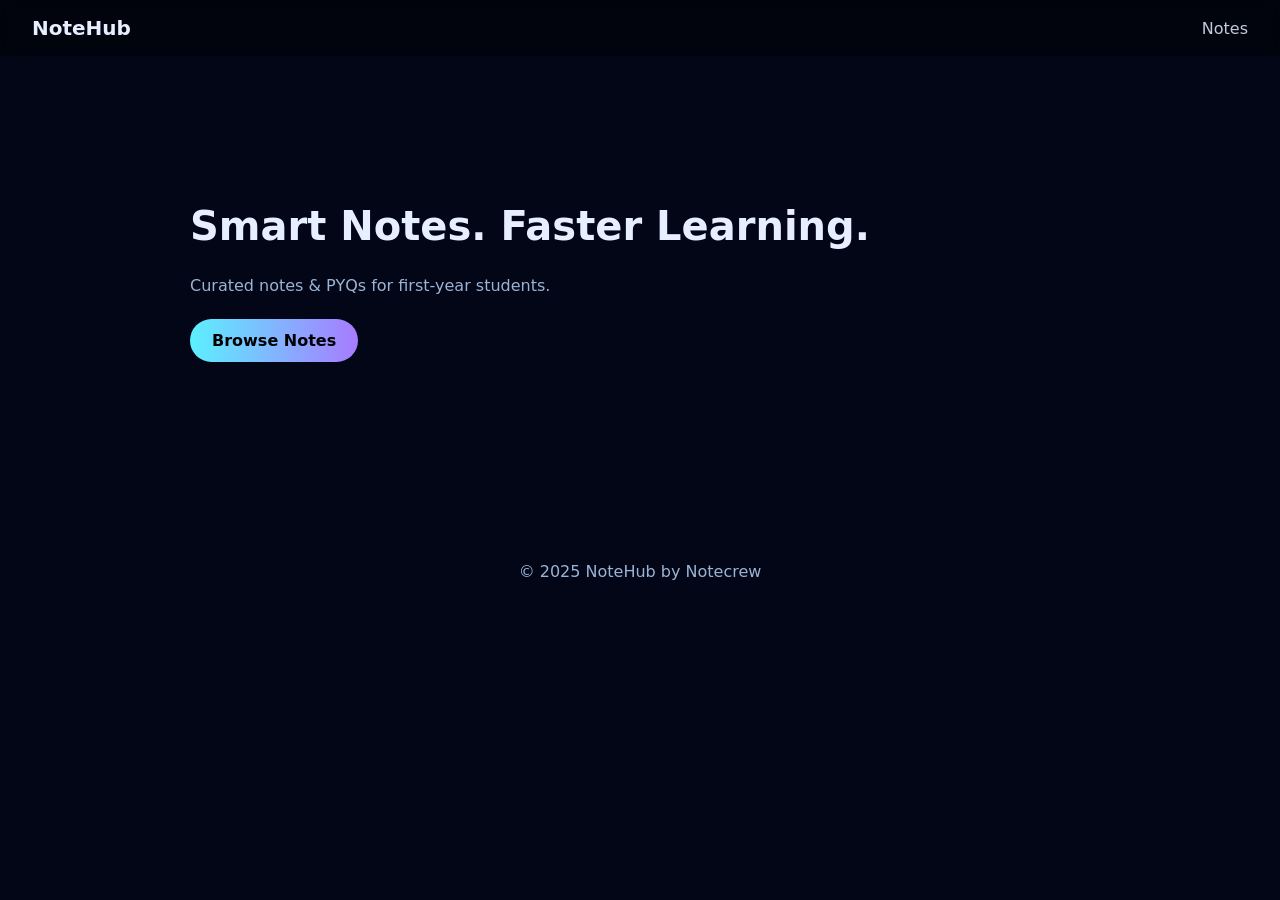
==== index.html @ 08e944d9 "Step 1: UI skeleton with placeholders for future features" ====
<!doctype html>
<html lang="en">
<head>
  <meta charset="utf-8">
  <title>NoteHub</title>
  <meta name="viewport" content="width=device-width, initial-scale=1">
  <link rel="stylesheet" href="style.css">
</head>
<body>

<header>
  <div class="logo">NoteHub</div>
  <nav>
    <a href="notes.html">Notes</a>
  </nav>
</header>

<main class="container hero">
  <h1>Smart Notes. Faster Learning.</h1>
  <p class="muted">Curated notes & PYQs for first-year students.</p>

  <div class="actions">
    <a class="btn" href="notes.html">Browse Notes</a>
  </div>
</main>

<footer>© 2025 NoteHub by Notecrew </footer>

</body>
</html>
---- style.css ----
body {
  margin: 0;
  background: #020617;
  color: #e7eeff;
  font-family: Poppins, system-ui, sans-serif;
}

header {
  padding: 16px 32px;
  background: rgba(0,0,0,0.4);
  backdrop-filter: blur(10px);
  display: flex;
  justify-content: space-between;
  align-items: center;
}

.logo {
  font-weight: 700;
  font-size: 20px;
}

nav a {
  color: #e7eeff;
  text-decoration: none;
  margin-left: 16px;
  opacity: 0.85;
}

nav a:hover {
  opacity: 1;
}

.container {
  max-width: 900px;
  margin: auto;
  padding: 120px 20px;
}

h1 {
  font-size: 2.5rem;
}

.muted {
  color: #9bb3d4;
}

.actions {
  margin-top: 24px;
}

.card {
  margin-top: 24px;
  padding: 24px;
  border-radius: 16px;
  background: rgba(255,255,255,0.08);
  border: 1px solid rgba(255,255,255,0.15);
  backdrop-filter: blur(14px);
}

select {
  width: 100%;
  padding: 12px;
  margin-top: 12px;
  border-radius: 10px;
  border: 1px solid rgba(255,255,255,0.2);
  background: rgba(255,255,255,0.05);
  color: #e7eeff;
}

.btn {
  display: inline-block;
  padding: 12px 22px;
  border-radius: 28px;
  background: linear-gradient(90deg,#5cf0ff,#a77bff);
  color: #000;
  font-weight: 600;
  text-decoration: none;
}

.btn.ghost {
  background: transparent;
  border: 2px solid #5cf0ff;
  color: #5cf0ff;
}

.card-actions {
  margin-top: 16px;
}

footer {
  text-align: center;
  margin: 80px 0 40px;
  color: #9bb3d4;
}
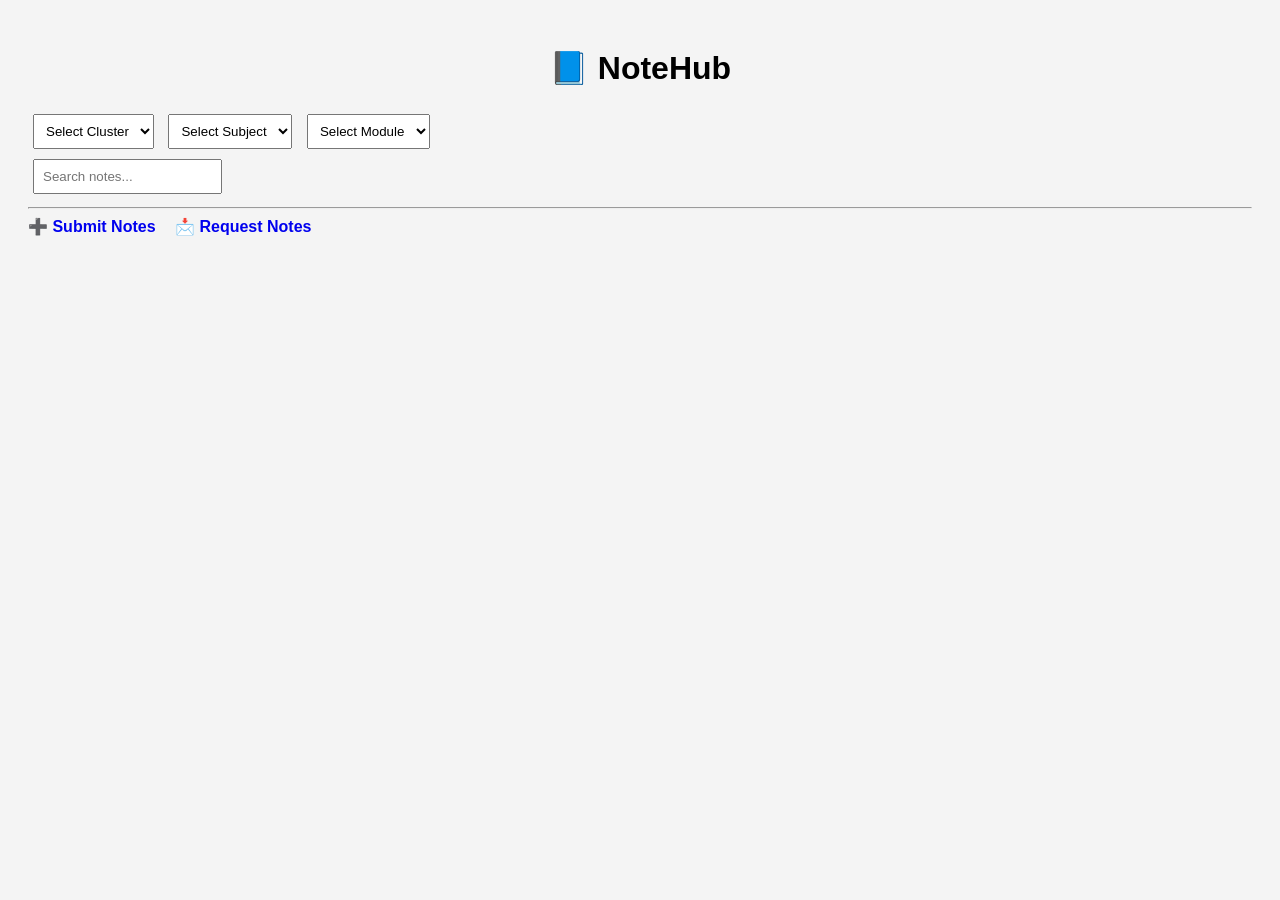
==== commit 88579780: "Update project" ====
--- a/index.html
+++ b/index.html
@@ -1,30 +1,43 @@
-<!doctype html>
+<!DOCTYPE html>
 <html lang="en">
 <head>
-  <meta charset="utf-8">
+  <meta charset="UTF-8">
   <title>NoteHub</title>
-  <meta name="viewport" content="width=device-width, initial-scale=1">
   <link rel="stylesheet" href="style.css">
 </head>
 <body>
 
-<header>
-  <div class="logo">NoteHub</div>
-  <nav>
-    <a href="notes.html">Notes</a>
-  </nav>
-</header>
+<h1>📘 NoteHub</h1>
 
-<main class="container hero">
-  <h1>Smart Notes. Faster Learning.</h1>
-  <p class="muted">Curated notes & PYQs for first-year students.</p>
+<div class="filters">
+  <select id="cluster">
+    <option value="">Select Cluster</option>
+    <option value="CS">CS</option>
+    <option value="ME">ME</option>
+    <option value="EC">EC</option>
+    <option value="CV">CV</option>
+  </select>
 
-  <div class="actions">
-    <a class="btn" href="notes.html">Browse Notes</a>
-  </div>
-</main>
+  <select id="subject">
+    <option value="">Select Subject</option>
+  </select>
 
-<footer>© 2025 NoteHub by Notecrew </footer>
+  <select id="module">
+    <option value="">Select Module</option>
+  </select>
+</div>
 
+<input id="search" type="text" placeholder="Search notes...">
+
+<div id="notes"></div>
+
+<hr>
+
+<div class="actions">
+  <a href="admin.html">➕ Submit Notes</a>
+  <a href="mailto:notehub.admin@gmail.com?subject=Notes%20Request">📩 Request Notes</a>
+</div>
+
+<script src="script.js"></script>
 </body>
 </html>
--- a/style.css
+++ b/style.css
@@ -1,94 +1,28 @@
 body {
-  margin: 0;
-  background: #020617;
-  color: #e7eeff;
-  font-family: Poppins, system-ui, sans-serif;
+  font-family: Arial, sans-serif;
+  background: #f4f4f4;
+  padding: 20px;
 }
 
-header {
-  padding: 16px 32px;
-  background: rgba(0,0,0,0.4);
-  backdrop-filter: blur(10px);
-  display: flex;
-  justify-content: space-between;
-  align-items: center;
+h1, h2 {
+  text-align: center;
 }
 
-.logo {
-  font-weight: 700;
-  font-size: 20px;
+.filters select, #search {
+  padding: 8px;
+  margin: 5px;
 }
 
-nav a {
-  color: #e7eeff;
-  text-decoration: none;
-  margin-left: 16px;
-  opacity: 0.85;
+.note {
+  background: #fff;
+  padding: 12px;
+  margin: 10px auto;
+  max-width: 600px;
+  border-radius: 6px;
 }
 
-nav a:hover {
-  opacity: 1;
+.actions a {
+  margin-right: 15px;
+  text-decoration: none;
+  font-weight: bold;
 }
-
-.container {
-  max-width: 900px;
-  margin: auto;
-  padding: 120px 20px;
-}
-
-h1 {
-  font-size: 2.5rem;
-}
-
-.muted {
-  color: #9bb3d4;
-}
-
-.actions {
-  margin-top: 24px;
-}
-
-.card {
-  margin-top: 24px;
-  padding: 24px;
-  border-radius: 16px;
-  background: rgba(255,255,255,0.08);
-  border: 1px solid rgba(255,255,255,0.15);
-  backdrop-filter: blur(14px);
-}
-
-select {
-  width: 100%;
-  padding: 12px;
-  margin-top: 12px;
-  border-radius: 10px;
-  border: 1px solid rgba(255,255,255,0.2);
-  background: rgba(255,255,255,0.05);
-  color: #e7eeff;
-}
-
-.btn {
-  display: inline-block;
-  padding: 12px 22px;
-  border-radius: 28px;
-  background: linear-gradient(90deg,#5cf0ff,#a77bff);
-  color: #000;
-  font-weight: 600;
-  text-decoration: none;
-}
-
-.btn.ghost {
-  background: transparent;
-  border: 2px solid #5cf0ff;
-  color: #5cf0ff;
-}
-
-.card-actions {
-  margin-top: 16px;
-}
-
-footer {
-  text-align: center;
-  margin: 80px 0 40px;
-  color: #9bb3d4;
-}
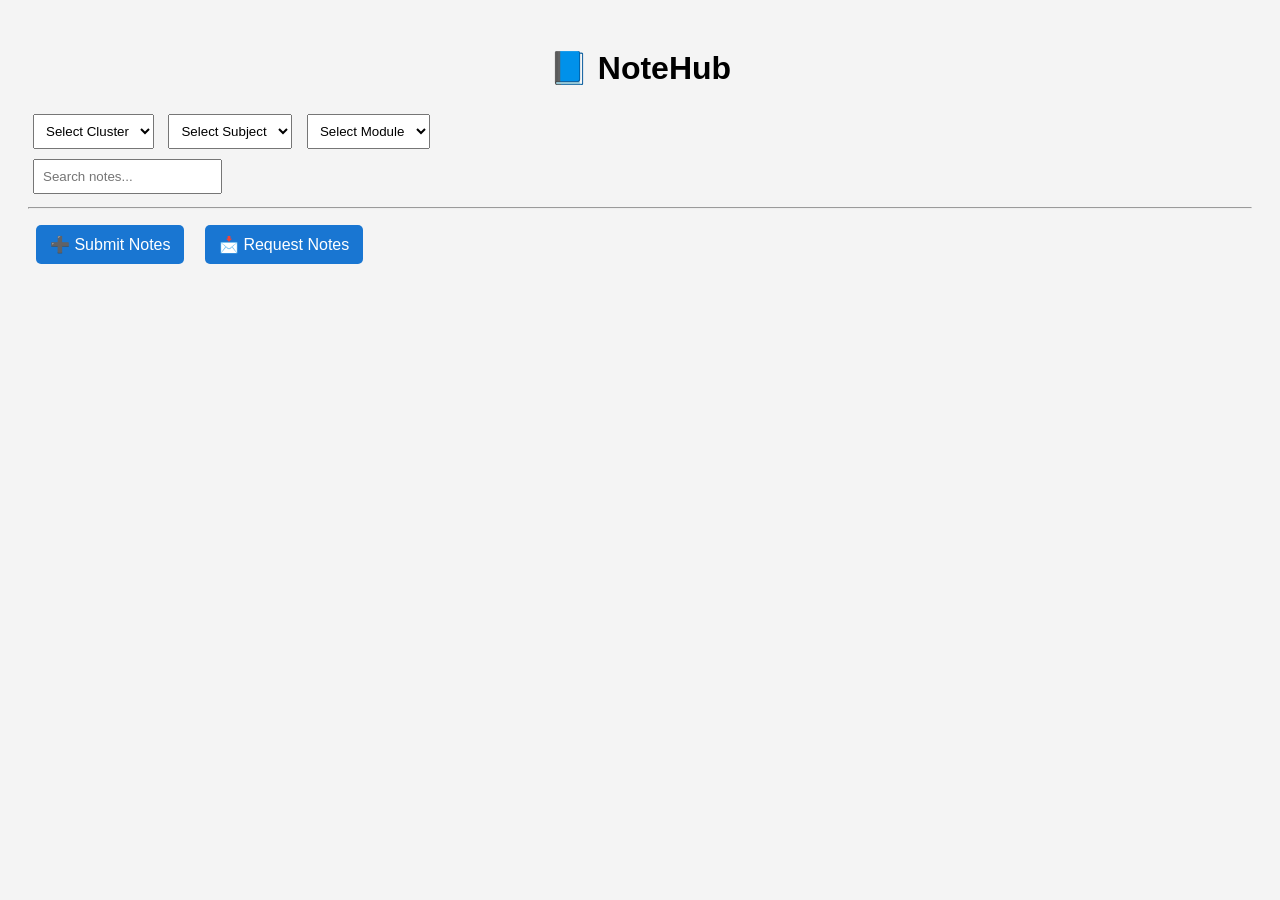
==== commit 7c549c1d: "Update" ====
--- a/index.html
+++ b/index.html
@@ -35,7 +35,13 @@
 
 <div class="actions">
   <a href="admin.html">➕ Submit Notes</a>
-  <a href="mailto:notehub.admin@gmail.com?subject=Notes%20Request">📩 Request Notes</a>
+
+  <a href="https://mail.google.com/mail/?view=cm&fs=1
+  &to=flamewings1289@gmail.com
+  &su=Notes%20Request
+  &body=Cluster:%0ASubject:%0AModule:%0ARequested%20Topic:%0A">
+  📩 Request Notes
+  </a>
 </div>
 
 <script src="script.js"></script>
--- a/style.css
+++ b/style.css
@@ -21,8 +21,16 @@
   border-radius: 6px;
 }
 
-.actions a {
-  margin-right: 15px;
+.actions a, .gmail-btn {
+  display: inline-block;
+  margin: 8px;
+  padding: 10px 14px;
+  background: #1976d2;
+  color: white;
   text-decoration: none;
-  font-weight: bold;
+  border-radius: 5px;
 }
+
+.actions a:hover, .gmail-btn:hover {
+  background: #0d47a1;
+}
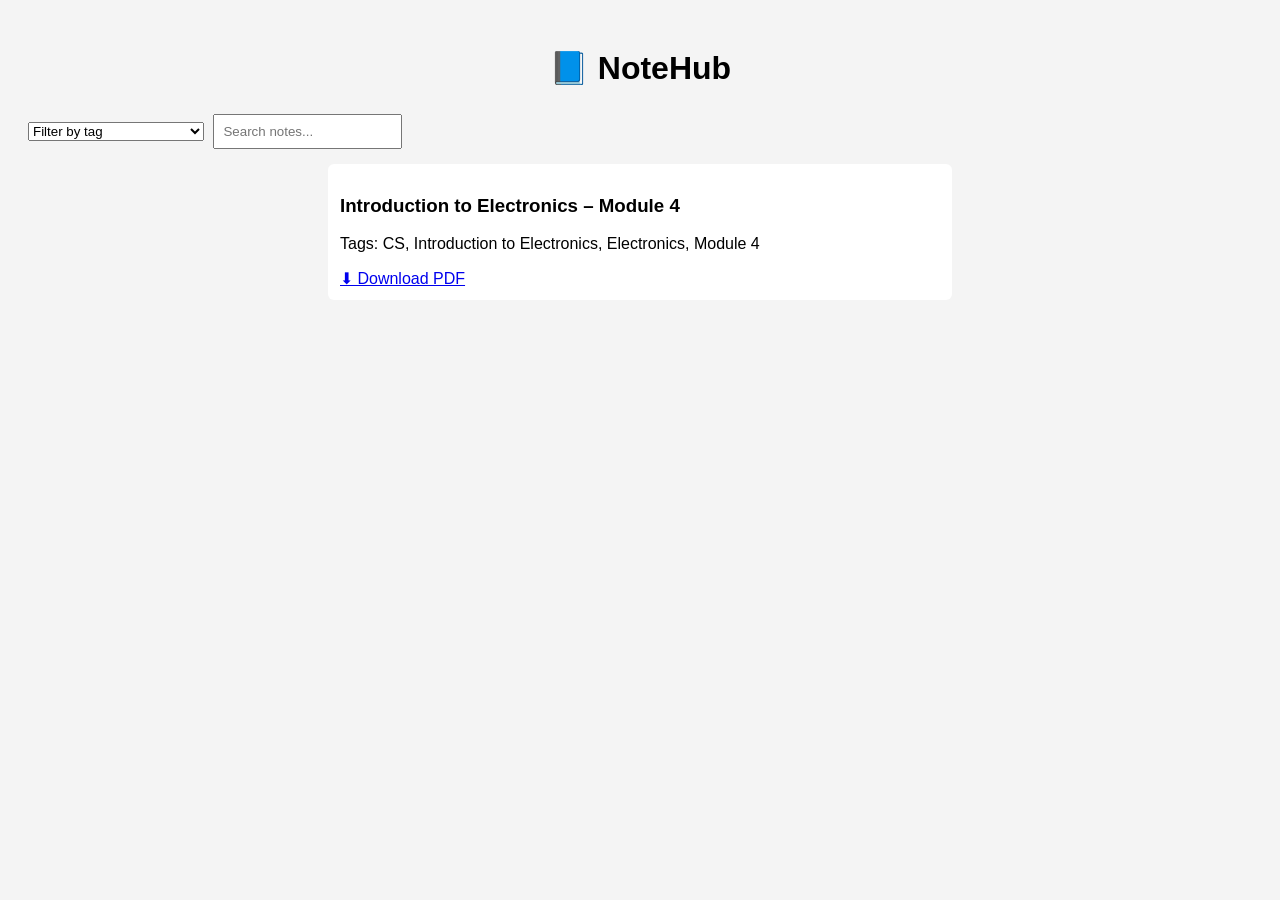
==== commit 7368e954: "Fix filter system using tag-based logic" ====
--- a/index.html
+++ b/index.html
@@ -9,40 +9,13 @@
 
 <h1>📘 NoteHub</h1>
 
-<div class="filters">
-  <select id="cluster">
-    <option value="">Select Cluster</option>
-    <option value="CS">CS</option>
-    <option value="ME">ME</option>
-    <option value="EC">EC</option>
-    <option value="CV">CV</option>
-  </select>
+<select id="tagFilter">
+  <option value="">Filter by tag</option>
+</select>
 
-  <select id="subject">
-    <option value="">Select Subject</option>
-  </select>
-
-  <select id="module">
-    <option value="">Select Module</option>
-  </select>
-</div>
-
-<input id="search" type="text" placeholder="Search notes...">
+<input type="text" id="search" placeholder="Search notes...">
 
 <div id="notes"></div>
-
-<hr>
-
-<div class="actions">
-  <a href="admin.html">➕ Submit Notes</a>
-
-  <a href="https://mail.google.com/mail/?view=cm&fs=1
-  &to=flamewings1289@gmail.com
-  &su=Notes%20Request
-  &body=Cluster:%0ASubject:%0AModule:%0ARequested%20Topic:%0A">
-  📩 Request Notes
-  </a>
-</div>
 
 <script src="script.js"></script>
 </body>
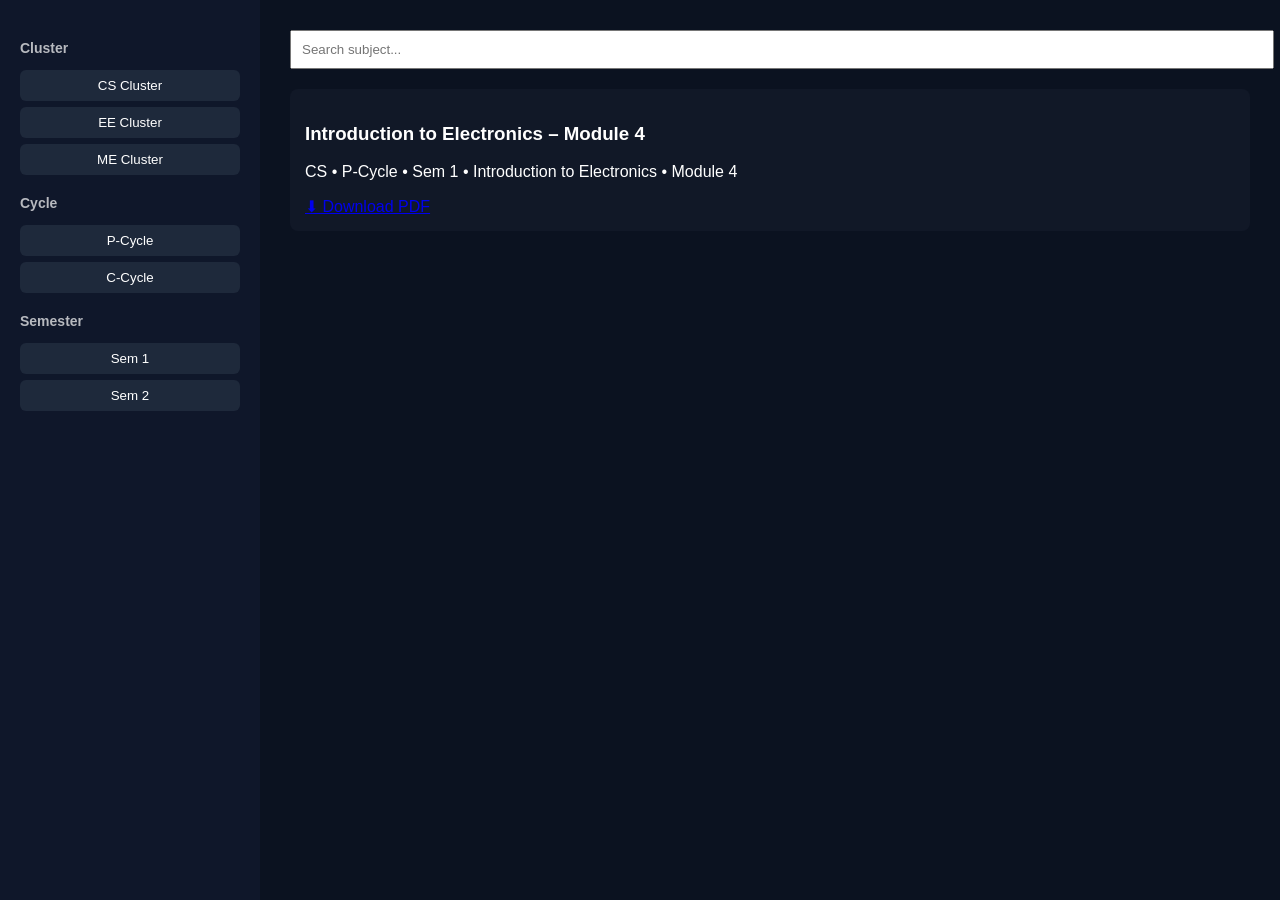
==== commit 8d898ade: "Update UI to sidebar format with tag-based filtering" ====
--- a/index.html
+++ b/index.html
@@ -7,15 +7,31 @@
 </head>
 <body>
 
-<h1>📘 NoteHub</h1>
+<div class="app">
 
-<select id="tagFilter">
-  <option value="">Filter by tag</option>
-</select>
+  <!-- LEFT SIDEBAR -->
+  <aside class="sidebar">
+    <h3>Cluster</h3>
+    <button class="filter" data-tag="CS">CS Cluster</button>
+    <button class="filter" data-tag="EE">EE Cluster</button>
+    <button class="filter" data-tag="ME">ME Cluster</button>
 
-<input type="text" id="search" placeholder="Search notes...">
+    <h3>Cycle</h3>
+    <button class="filter" data-tag="P-Cycle">P-Cycle</button>
+    <button class="filter" data-tag="C-Cycle">C-Cycle</button>
 
-<div id="notes"></div>
+    <h3>Semester</h3>
+    <button class="filter" data-tag="Sem 1">Sem 1</button>
+    <button class="filter" data-tag="Sem 2">Sem 2</button>
+  </aside>
+
+  <!-- MAIN CONTENT -->
+  <main>
+    <input type="text" id="search" placeholder="Search subject...">
+    <div id="notes"></div>
+  </main>
+
+</div>
 
 <script src="script.js"></script>
 </body>
--- a/style.css
+++ b/style.css
@@ -1,36 +1,57 @@
 body {
+  margin: 0;
   font-family: Arial, sans-serif;
-  background: #f4f4f4;
-  padding: 20px;
+  background: #0b1220;
+  color: white;
 }
 
-h1, h2 {
-  text-align: center;
+.app {
+  display: flex;
+  height: 100vh;
 }
 
-.filters select, #search {
+.sidebar {
+  width: 220px;
+  padding: 20px;
+  background: #0f172a;
+}
+
+.sidebar h3 {
+  margin-top: 20px;
+  font-size: 14px;
+  opacity: 0.7;
+}
+
+.sidebar button {
+  display: block;
+  width: 100%;
+  margin: 6px 0;
   padding: 8px;
-  margin: 5px;
+  background: #1e293b;
+  border: none;
+  color: white;
+  cursor: pointer;
+  border-radius: 6px;
+}
+
+.sidebar button.active {
+  background: #2563eb;
+}
+
+main {
+  flex: 1;
+  padding: 30px;
+}
+
+input {
+  width: 100%;
+  padding: 10px;
+  margin-bottom: 20px;
 }
 
 .note {
-  background: #fff;
-  padding: 12px;
-  margin: 10px auto;
-  max-width: 600px;
-  border-radius: 6px;
+  background: #111827;
+  padding: 15px;
+  border-radius: 8px;
+  margin-bottom: 12px;
 }
-
-.actions a, .gmail-btn {
-  display: inline-block;
-  margin: 8px;
-  padding: 10px 14px;
-  background: #1976d2;
-  color: white;
-  text-decoration: none;
-  border-radius: 5px;
-}
-
-.actions a:hover, .gmail-btn:hover {
-  background: #0d47a1;
-}
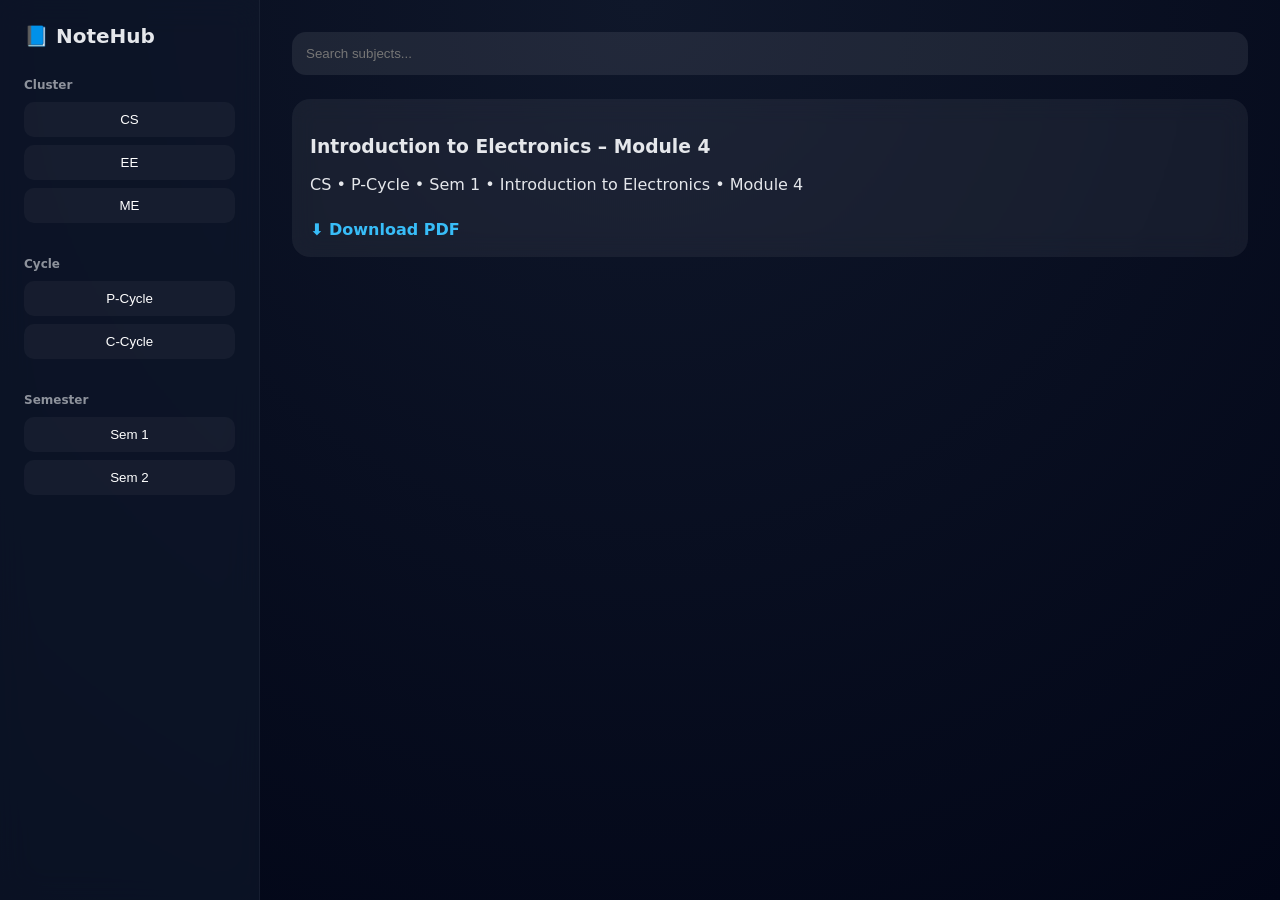
==== commit b76465a2: "Redesign UI with mutually exclusive filters" ====
--- a/index.html
+++ b/index.html
@@ -9,25 +9,31 @@
 
 <div class="app">
 
-  <!-- LEFT SIDEBAR -->
   <aside class="sidebar">
-    <h3>Cluster</h3>
-    <button class="filter" data-tag="CS">CS Cluster</button>
-    <button class="filter" data-tag="EE">EE Cluster</button>
-    <button class="filter" data-tag="ME">ME Cluster</button>
+    <div class="logo">📘 NoteHub</div>
 
-    <h3>Cycle</h3>
-    <button class="filter" data-tag="P-Cycle">P-Cycle</button>
-    <button class="filter" data-tag="C-Cycle">C-Cycle</button>
+    <div class="filter-group" data-group="cluster">
+      <h4>Cluster</h4>
+      <button data-tag="CS">CS</button>
+      <button data-tag="EE">EE</button>
+      <button data-tag="ME">ME</button>
+    </div>
 
-    <h3>Semester</h3>
-    <button class="filter" data-tag="Sem 1">Sem 1</button>
-    <button class="filter" data-tag="Sem 2">Sem 2</button>
+    <div class="filter-group" data-group="cycle">
+      <h4>Cycle</h4>
+      <button data-tag="P-Cycle">P-Cycle</button>
+      <button data-tag="C-Cycle">C-Cycle</button>
+    </div>
+
+    <div class="filter-group" data-group="semester">
+      <h4>Semester</h4>
+      <button data-tag="Sem 1">Sem 1</button>
+      <button data-tag="Sem 2">Sem 2</button>
+    </div>
   </aside>
 
-  <!-- MAIN CONTENT -->
-  <main>
-    <input type="text" id="search" placeholder="Search subject...">
+  <main class="content">
+    <input id="search" placeholder="Search subjects..." />
     <div id="notes"></div>
   </main>
 
--- a/style.css
+++ b/style.css
@@ -1,8 +1,12 @@
+* {
+  box-sizing: border-box;
+}
+
 body {
   margin: 0;
-  font-family: Arial, sans-serif;
-  background: #0b1220;
-  color: white;
+  font-family: "Inter", system-ui;
+  background: radial-gradient(circle at top, #0f172a, #020617);
+  color: #e5e7eb;
 }
 
 .app {
@@ -10,48 +14,81 @@
   height: 100vh;
 }
 
+/* Sidebar */
 .sidebar {
-  width: 220px;
-  padding: 20px;
-  background: #0f172a;
+  width: 260px;
+  padding: 24px;
+  background: rgba(15, 23, 42, 0.7);
+  backdrop-filter: blur(16px);
+  border-right: 1px solid rgba(255,255,255,0.05);
 }
 
-.sidebar h3 {
-  margin-top: 20px;
-  font-size: 14px;
-  opacity: 0.7;
+.logo {
+  font-size: 20px;
+  font-weight: 600;
+  margin-bottom: 30px;
 }
 
-.sidebar button {
-  display: block;
+.filter-group {
+  margin-bottom: 26px;
+}
+
+.filter-group h4 {
+  font-size: 12px;
+  opacity: 0.6;
+  margin-bottom: 10px;
+}
+
+.filter-group button {
   width: 100%;
-  margin: 6px 0;
-  padding: 8px;
-  background: #1e293b;
+  margin-bottom: 8px;
+  padding: 10px;
+  border-radius: 10px;
   border: none;
+  background: rgba(255,255,255,0.04);
   color: white;
   cursor: pointer;
-  border-radius: 6px;
+  transition: all 0.25s ease;
 }
 
-.sidebar button.active {
-  background: #2563eb;
+.filter-group button:hover {
+  background: rgba(255,255,255,0.08);
 }
 
-main {
-  flex: 1;
-  padding: 30px;
+.filter-group button.active {
+  background: linear-gradient(135deg, #2563eb, #38bdf8);
+  color: #020617;
+  font-weight: 600;
 }
 
-input {
+/* Main */
+.content {
+  flex: 1;
+  padding: 32px;
+}
+
+#search {
   width: 100%;
-  padding: 10px;
-  margin-bottom: 20px;
+  padding: 14px;
+  border-radius: 14px;
+  border: none;
+  background: rgba(255,255,255,0.08);
+  color: white;
+  margin-bottom: 24px;
 }
 
 .note {
-  background: #111827;
-  padding: 15px;
-  border-radius: 8px;
-  margin-bottom: 12px;
+  background: rgba(255,255,255,0.06);
+  border-radius: 18px;
+  padding: 18px;
+  margin-bottom: 16px;
+  backdrop-filter: blur(12px);
 }
+
+.note a {
+  display: inline-block;
+  margin-top: 10px;
+  color: #38bdf8;
+  text-decoration: none;
+  font-weight: 600;
+}
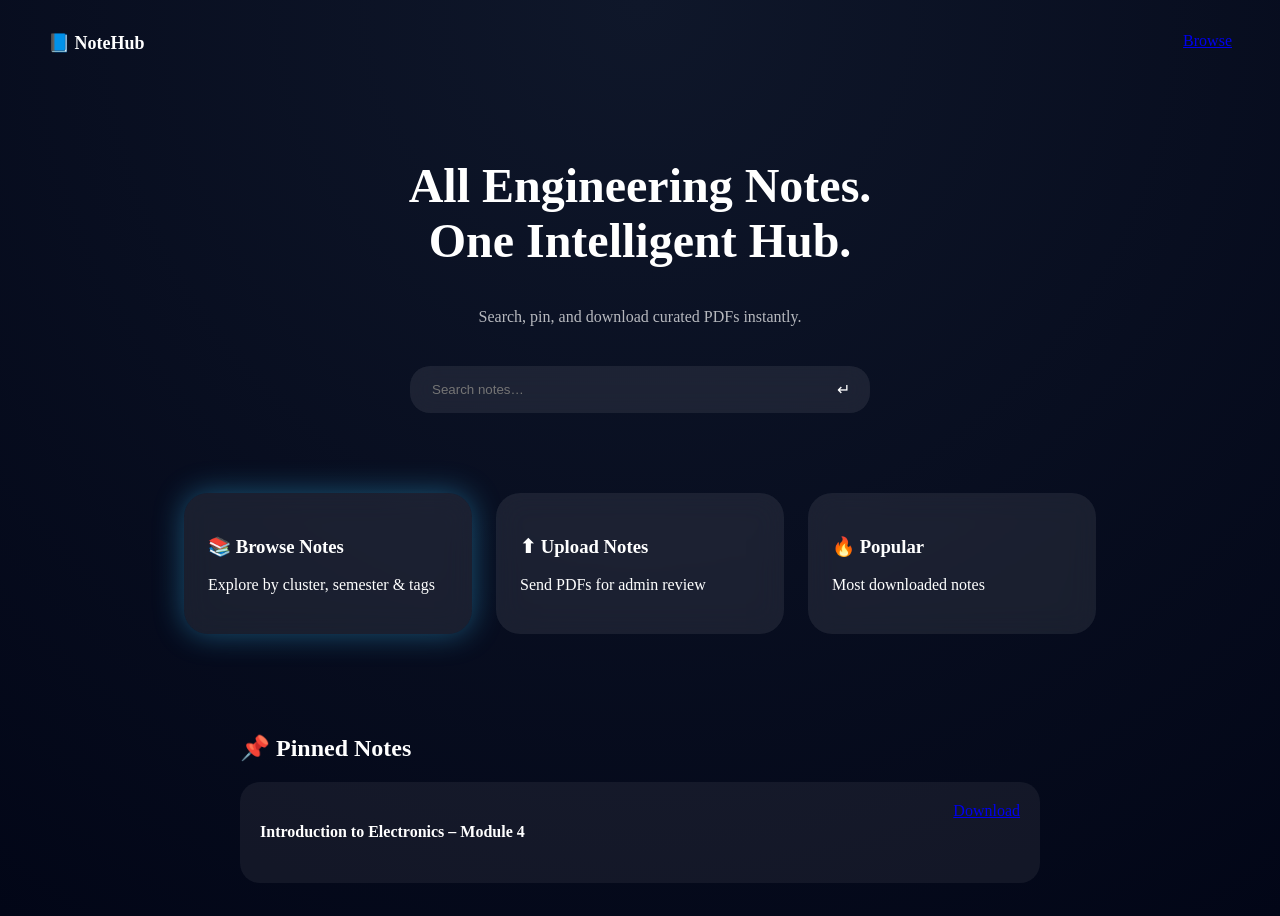
==== commit 9ec9af7a: "Add animated interactive home page with floating action tiles" ====
--- a/index.html
+++ b/index.html
@@ -5,40 +5,53 @@
   <title>NoteHub</title>
   <link rel="stylesheet" href="style.css">
 </head>
-<body>
+<body class="home">
 
-<div class="app">
+<!-- NAV -->
+<nav class="nav">
+  <div class="logo">📘 NoteHub</div>
+  <a href="notes.html" class="nav-link">Browse</a>
+</nav>
 
-  <aside class="sidebar">
-    <div class="logo">📘 NoteHub</div>
+<!-- HERO -->
+<section class="hero">
+  <h1 class="hero-title">All Engineering Notes.<br>One Intelligent Hub.</h1>
+  <p class="hero-sub">Search, pin, and download curated PDFs instantly.</p>
 
-    <div class="filter-group" data-group="cluster">
-      <h4>Cluster</h4>
-      <button data-tag="CS">CS</button>
-      <button data-tag="EE">EE</button>
-      <button data-tag="ME">ME</button>
-    </div>
+  <div class="search-bar">
+    <input placeholder="Search notes…" disabled>
+    <span>↵</span>
+  </div>
+</section>
 
-    <div class="filter-group" data-group="cycle">
-      <h4>Cycle</h4>
-      <button data-tag="P-Cycle">P-Cycle</button>
-      <button data-tag="C-Cycle">C-Cycle</button>
-    </div>
+<!-- FLOATING ACTION TILES -->
+<section class="tiles">
 
-    <div class="filter-group" data-group="semester">
-      <h4>Semester</h4>
-      <button data-tag="Sem 1">Sem 1</button>
-      <button data-tag="Sem 2">Sem 2</button>
-    </div>
-  </aside>
+  <div class="tile glow" onclick="location.href='notes.html'">
+    <h3>📚 Browse Notes</h3>
+    <p>Explore by cluster, semester & tags</p>
+  </div>
 
-  <main class="content">
-    <input id="search" placeholder="Search subjects..." />
-    <div id="notes"></div>
-  </main>
+  <div class="tile" onclick="location.href='submit.html'">
+    <h3>⬆ Upload Notes</h3>
+    <p>Send PDFs for admin review</p>
+  </div>
 
-</div>
+  <div class="tile" onclick="location.href='notes.html#popular'">
+    <h3>🔥 Popular</h3>
+    <p>Most downloaded notes</p>
+  </div>
 
-<script src="script.js"></script>
+</section>
+
+<!-- PINNED -->
+<section class="pinned">
+  <h2>📌 Pinned Notes</h2>
+  <div class="pin-card">
+    <h4>Introduction to Electronics – Module 4</h4>
+    <a href="Module 4 electronics.pdf" download>Download</a>
+  </div>
+</section>
+
 </body>
 </html>
--- a/style.css
+++ b/style.css
@@ -1,94 +1,99 @@
-* {
-  box-sizing: border-box;
+/* ===== HOME ===== */
+
+.home {
+  background: radial-gradient(circle at top, #0f172a, #020617);
+  color: white;
+  min-height: 100vh;
 }
 
-body {
-  margin: 0;
-  font-family: "Inter", system-ui;
-  background: radial-gradient(circle at top, #0f172a, #020617);
-  color: #e5e7eb;
-}
-
-.app {
+.nav {
   display: flex;
-  height: 100vh;
-}
-
-/* Sidebar */
-.sidebar {
-  width: 260px;
-  padding: 24px;
-  background: rgba(15, 23, 42, 0.7);
-  backdrop-filter: blur(16px);
-  border-right: 1px solid rgba(255,255,255,0.05);
+  justify-content: space-between;
+  padding: 24px 40px;
 }
 
 .logo {
-  font-size: 20px;
-  font-weight: 600;
-  margin-bottom: 30px;
+  font-weight: 700;
+  font-size: 18px;
 }
 
-.filter-group {
-  margin-bottom: 26px;
+.hero {
+  text-align: center;
+  margin-top: 80px;
 }
 
-.filter-group h4 {
-  font-size: 12px;
-  opacity: 0.6;
-  margin-bottom: 10px;
+.hero-title {
+  font-size: 48px;
+  animation: slideUp 1s ease forwards;
 }
 
-.filter-group button {
-  width: 100%;
-  margin-bottom: 8px;
-  padding: 10px;
-  border-radius: 10px;
-  border: none;
-  background: rgba(255,255,255,0.04);
-  color: white;
-  cursor: pointer;
-  transition: all 0.25s ease;
+.hero-sub {
+  opacity: 0.7;
+  margin-top: 10px;
 }
 
-.filter-group button:hover {
+.search-bar {
+  margin: 40px auto;
+  width: 420px;
   background: rgba(255,255,255,0.08);
-}
-
-.filter-group button.active {
-  background: linear-gradient(135deg, #2563eb, #38bdf8);
-  color: #020617;
-  font-weight: 600;
-}
-
-/* Main */
-.content {
-  flex: 1;
-  padding: 32px;
-}
-
-#search {
-  width: 100%;
-  padding: 14px;
-  border-radius: 14px;
-  border: none;
-  background: rgba(255,255,255,0.08);
-  color: white;
-  margin-bottom: 24px;
-}
-
-.note {
-  background: rgba(255,255,255,0.06);
-  border-radius: 18px;
-  padding: 18px;
-  margin-bottom: 16px;
+  border-radius: 20px;
+  padding: 14px 20px;
+  display: flex;
+  justify-content: space-between;
   backdrop-filter: blur(12px);
 }
 
-.note a {
-  display: inline-block;
-  margin-top: 10px;
-  color: #38bdf8;
-  text-decoration: none;
-  font-weight: 600;
+.search-bar input {
+  background: none;
+  border: none;
+  color: white;
+  width: 100%;
+  outline: none;
 }
+
+/* FLOATING TILES */
+.tiles {
+  display: flex;
+  justify-content: center;
+  gap: 24px;
+  margin-top: 80px;
+}
+
+.tile {
+  width: 240px;
+  padding: 24px;
+  border-radius: 24px;
+  background: rgba(255,255,255,0.08);
+  backdrop-filter: blur(14px);
+  cursor: pointer;
+  transition: transform .3s ease, box-shadow .3s ease;
+}
+
+.tile:hover {
+  transform: translateY(-10px);
+  box-shadow: 0 20px 40px rgba(0,0,0,.4);
+}
+
+.tile.glow {
+  box-shadow: 0 0 30px rgba(56,189,248,0.4);
+}
+
+/* PINNED */
+.pinned {
+  max-width: 800px;
+  margin: 100px auto;
+}
+
+.pin-card {
+  background: rgba(255,255,255,0.06);
+  padding: 20px;
+  border-radius: 20px;
+  display: flex;
+  justify-content: space-between;
+}
+
+/* ANIMATION */
+@keyframes slideUp {
+  from { opacity: 0; transform: translateY(30px); }
+  to { opacity: 1; transform: translateY(0); }
+}
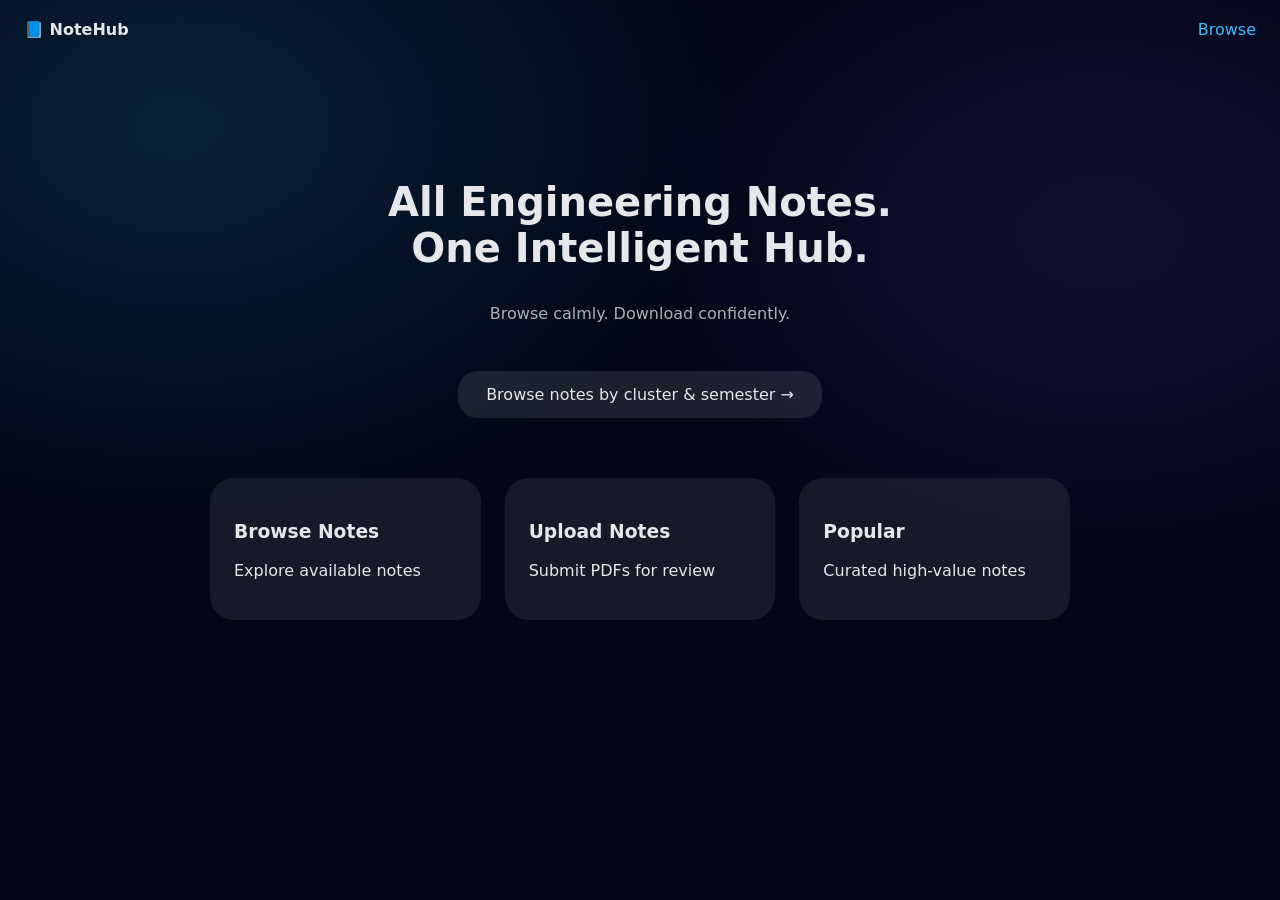
==== commit 66cd5d52: "Final responsive NoteHub with live background" ====
--- a/index.html
+++ b/index.html
@@ -2,56 +2,46 @@
 <html lang="en">
 <head>
   <meta charset="UTF-8">
+  <meta name="viewport" content="width=device-width, initial-scale=1.0">
   <title>NoteHub</title>
   <link rel="stylesheet" href="style.css">
 </head>
-<body class="home">
+<body>
 
-<!-- NAV -->
+<div id="bg"></div>
+
 <nav class="nav">
   <div class="logo">📘 NoteHub</div>
   <a href="notes.html" class="nav-link">Browse</a>
 </nav>
 
-<!-- HERO -->
 <section class="hero">
-  <h1 class="hero-title">All Engineering Notes.<br>One Intelligent Hub.</h1>
-  <p class="hero-sub">Search, pin, and download curated PDFs instantly.</p>
+  <h1>All Engineering Notes.<br>One Intelligent Hub.</h1>
+  <p>Browse calmly. Download confidently.</p>
 
-  <div class="search-bar">
-    <input placeholder="Search notes…" disabled>
-    <span>↵</span>
+  <div class="cta" onclick="location.href='notes.html'">
+    Browse notes by cluster & semester →
   </div>
 </section>
 
-<!-- FLOATING ACTION TILES -->
 <section class="tiles">
-
-  <div class="tile glow" onclick="location.href='notes.html'">
-    <h3>📚 Browse Notes</h3>
-    <p>Explore by cluster, semester & tags</p>
+  <div class="tile" onclick="location.href='notes.html'">
+    <h3>Browse Notes</h3>
+    <p>Explore available notes</p>
   </div>
 
   <div class="tile" onclick="location.href='submit.html'">
-    <h3>⬆ Upload Notes</h3>
-    <p>Send PDFs for admin review</p>
+    <h3>Upload Notes</h3>
+    <p>Submit PDFs for review</p>
   </div>
 
-  <div class="tile" onclick="location.href='notes.html#popular'">
-    <h3>🔥 Popular</h3>
-    <p>Most downloaded notes</p>
-  </div>
-
-</section>
-
-<!-- PINNED -->
-<section class="pinned">
-  <h2>📌 Pinned Notes</h2>
-  <div class="pin-card">
-    <h4>Introduction to Electronics – Module 4</h4>
-    <a href="Module 4 electronics.pdf" download>Download</a>
+  <div class="tile" id="popularBtn">
+    <h3>Popular</h3>
+    <p>Curated high-value notes</p>
   </div>
 </section>
 
+<script src="bg.js"></script>
+<script src="home.js"></script>
 </body>
 </html>
--- a/style.css
+++ b/style.css
@@ -1,99 +1,155 @@
-/* ===== HOME ===== */
+* { box-sizing: border-box; }
 
-.home {
-  background: radial-gradient(circle at top, #0f172a, #020617);
-  color: white;
-  min-height: 100vh;
+body {
+  margin: 0;
+  font-family: system-ui, sans-serif;
+  color: #e5e7eb;
 }
 
+/* LIVE BG */
+#bg {
+  position: fixed;
+  inset: -10%;
+  z-index: -1;
+  background:
+    radial-gradient(60% 60% at 20% 20%, rgba(56,189,248,.15), transparent 60%),
+    radial-gradient(50% 50% at 80% 30%, rgba(139,92,246,.12), transparent 60%),
+    #020617;
+  transition: transform .15s ease-out;
+}
+
+/* NAV */
 .nav {
   display: flex;
   justify-content: space-between;
-  padding: 24px 40px;
+  padding: 20px 24px;
+}
+.nav-link { color: #38bdf8; text-decoration: none; }
+.logo { font-weight: 700; }
+
+/* HOME */
+.hero {
+  text-align: center;
+  margin: 120px auto 60px;
+  padding: 0 20px;
+}
+.hero h1 { font-size: 40px; }
+.hero p { opacity: .75; }
+.cta {
+  margin-top: 32px;
+  padding: 14px 28px;
+  border-radius: 20px;
+  background: rgba(255,255,255,.1);
+  display: inline-block;
+  cursor: pointer;
 }
 
-.logo {
-  font-weight: 700;
-  font-size: 18px;
+/* TILES */
+.tiles {
+  max-width: 900px;
+  margin: auto;
+  padding: 0 20px 100px;
+  display: grid;
+  grid-template-columns: repeat(auto-fit, minmax(240px,1fr));
+  gap: 24px;
+}
+.tile {
+  padding: 24px;
+  border-radius: 24px;
+  background: rgba(255,255,255,.08);
+  transition: transform .3s, box-shadow .3s;
+}
+.tile:hover {
+  transform: translateY(-6px);
+  box-shadow: 0 24px 48px rgba(0,0,0,.45);
 }
 
-.hero {
-  text-align: center;
-  margin-top: 80px;
+/* NOTES */
+.filter-toggle {
+  display: none;
+  margin: 16px;
+  padding: 10px;
 }
 
-.hero-title {
-  font-size: 48px;
-  animation: slideUp 1s ease forwards;
+.notes-layout {
+  display: grid;
+  grid-template-columns: 260px 1fr;
+  gap: 32px;
+  max-width: 1200px;
+  margin: auto;
+  padding: 20px;
 }
 
-.hero-sub {
-  opacity: 0.7;
-  margin-top: 10px;
+.filters button {
+  width: 100%;
+  padding: 10px;
+  margin-bottom: 10px;
+  border-radius: 12px;
+  border: none;
+  background: rgba(255,255,255,.08);
+  color: white;
+}
+.filters button.active { background: #2563eb; }
+
+.grid {
+  display: grid;
+  grid-template-columns: repeat(auto-fit, minmax(260px,1fr));
+  gap: 24px;
+  transition: opacity .25s ease;
 }
 
-.search-bar {
-  margin: 40px auto;
-  width: 420px;
-  background: rgba(255,255,255,0.08);
-  border-radius: 20px;
-  padding: 14px 20px;
-  display: flex;
-  justify-content: space-between;
-  backdrop-filter: blur(12px);
+/* CARDS */
+.note-card {
+  padding: 22px;
+  border-radius: 22px;
+  background: rgba(255,255,255,.08);
+}
+.note-card a {
+  color: #38bdf8;
+  text-decoration: none;
 }
 
-.search-bar input {
-  background: none;
-  border: none;
-  color: white;
-  width: 100%;
-  outline: none;
+/* SKELETON */
+.skeleton {
+  padding: 22px;
+  border-radius: 22px;
+  background: rgba(255,255,255,.06);
+}
+.skel-title {
+  height: 18px;
+  width: 70%;
+  background: rgba(255,255,255,.12);
+  margin-bottom: 12px;
+}
+.skel-meta {
+  height: 14px;
+  width: 50%;
+  background: rgba(255,255,255,.1);
 }
 
-/* FLOATING TILES */
-.tiles {
-  display: flex;
-  justify-content: center;
-  gap: 24px;
-  margin-top: 80px;
+/* SUBMIT */
+.submit-card {
+  max-width: 420px;
+  margin: 120px auto;
+  padding: 28px;
+  border-radius: 24px;
+  background: rgba(255,255,255,.08);
+  text-align: center;
+}
+.submit-btn {
+  display: inline-block;
+  margin-top: 20px;
+  padding: 14px 24px;
+  border-radius: 18px;
+  background: #2563eb;
+  color: white;
+  text-decoration: none;
 }
 
-.tile {
-  width: 240px;
-  padding: 24px;
-  border-radius: 24px;
-  background: rgba(255,255,255,0.08);
-  backdrop-filter: blur(14px);
-  cursor: pointer;
-  transition: transform .3s ease, box-shadow .3s ease;
+/* MOBILE */
+@media (max-width: 900px) {
+  .notes-layout { grid-template-columns: 1fr; }
+  .filter-toggle { display: block; }
+  .filters { display: none; }
+  .filters.show { display: block; }
 }
-
-.tile:hover {
-  transform: translateY(-10px);
-  box-shadow: 0 20px 40px rgba(0,0,0,.4);
-}
-
-.tile.glow {
-  box-shadow: 0 0 30px rgba(56,189,248,0.4);
-}
-
-/* PINNED */
-.pinned {
-  max-width: 800px;
-  margin: 100px auto;
-}
-
-.pin-card {
-  background: rgba(255,255,255,0.06);
-  padding: 20px;
-  border-radius: 20px;
-  display: flex;
-  justify-content: space-between;
-}
-
-/* ANIMATION */
-@keyframes slideUp {
-  from { opacity: 0; transform: translateY(30px); }
-  to { opacity: 1; transform: translateY(0); }
-}
